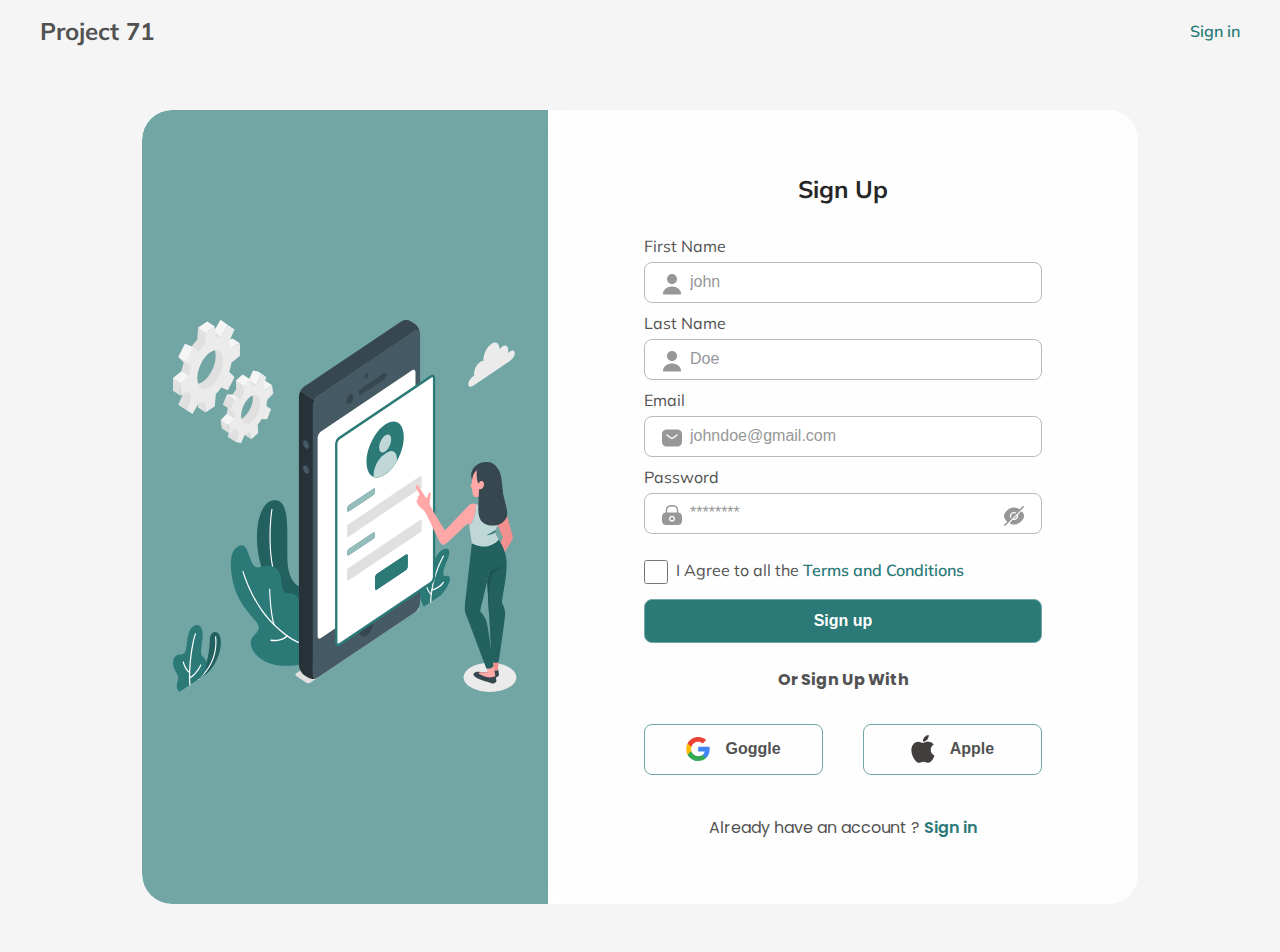
==== index.html @ aa197a74 "form validation complete" ====
<!DOCTYPE html>
<html lang="en">
<head>
    <script src="signUp.js" defer></script>
    <meta charset="UTF-8">
    <meta http-equiv="X-UA-Compatible" content="IE=edge">
    <meta name="viewport" content="width=device-width, initial-scale=1.0">
    <link rel="stylesheet" href="css/signUp.css">
    <link rel="stylesheet" href="css/global.css">
    <title>Document</title>
</head>
<body>
    <header>
        <nav class="nav container_two">
            <h1 class="logo">Project 71</h1>
            <a href="#"  class="link_"> Sign in</a>
        </nav>
    </header>
    <main>
        <section class="sign_up_section">
                <div class="split container">
                       <div class="img_part">
                           <img src="img/amico.svg" alt="hero" class="hero_img">
                       </div>
                       <div class="form_part">
                        <!--placeholder method will hook to backend later-->
                        <form action="https://www.google.com/" name="signUp" class="form" id="form" method="get">
                            <h1 class=" section_title sign_up">Sign up</h1>

                                <div class="form_field ">
                                    <label for="firstName" class="input">First Name</label>
                                    <div class="svg_con">
                                       <input type="text" class=" input_field" placeholder="john" name="firstName" id="firstName">
                                       <img src="img/icons/user.svg" alt="" class="x_icon">
                                       <small>
                                           <img src="img/icons/Icons.svg" alt="" class="error">
                                           First Name cannot be empty
                                        </small>
                                    </div>
                                </div>

                                <div class="form_field ">
                                     <label for="lastName" class="input">Last Name</label>
                                     <div class="svg_con">
                                        <input type="text" class=" input_field" placeholder="Doe" name="lastName" id="lastName">
                                         <img src="img/icons/user.svg" alt="" class="x_icon">
                                         <small>
                                             <img src="img/icons/Icons.svg" alt="" class="error">
                                             Last Name cannot be empty
                                        </small>
                                        </div>
                                </div>
                
                                <div class="form_field">
                                    <label for="text" class="input">Email</label>
                                    <div class="svg_con">
                                       <input type="text" class=" input_field" placeholder="johndoe@gmail.com" name="email" id="email">
                                        <img src="img/icons/sms.svg" alt="" class="x_icon">
                                        <small>
                                            <img src="img/icons/Icons.svg" alt="" class="error">
                                            Provide a valid email address
                                        </small>
                                     </div>
                                </div>
                               
                                <div class="form_field">
                                   <label for="password" class="input">Password</label>
                                   <div class="svg_con">
                                       <input type="password" class=" input_field " placeholder="********" name="password" id="password">
                                        <img src="img/icons/lock.svg" alt="" class="x_icon">
                                        <img src="img/icons/eye-slash.svg" alt="" class="x_icon_two">
                                        <small class=" pass_err">
                                            <img src="img/icons/Icons.svg" alt="" class="error">
                                            <p >Enter a password which should at least be a  minimum of 8 characters including a minimum  of 1 number and a special character [!@#$%^&*]</p>
                                        </small>
                                        </div>
                                </div>
                            
                                <div class="check_area">
                                <label for="checkbox" class=" checkbox"></label>
                                   <input type="checkbox" class=" inp" name="checkbox"  id="checkbox" required>
                                     <p >I Agree to all the <a href="#" class="terms">Terms and Conditions</a></p>
                                </div>

                            <input type="submit" value="Sign up" class="btn btn_alt">

                        </form>
                        <div class="form_bottom">
                            <h2 class="section_title section_title_normal">Or Sign Up with</h2>
                            <div class="sign_up_other">
                                <button class="btn btn_other">
                                    <img src="img/icons/Group.svg" alt="google logo" class="z_icon">
                                     Goggle
                                </button>
                                <button class="btn btn_other">
                                    <img src="img/icons/apple_logo.svg" alt="apple logo" class="z_icon">
                                    Apple
                                </button>
                            </div>
                            <p class="section_title_normal">Already have an account ? <a href="#">Sign in</a> </p>
                        </div>
                       </div>
        </section>
    </main>
    
</body>
</html>
---- css/signUp.css ----
@import url(global.css);

.section_title{
    font-size: var(--section-size);
    color:var(--section-heading-color);
    font-weight: 700;
    text-align: center;
    text-transform: capitalize;
    margin-bottom: var(--margin-sx);
}
.section_title_normal{
    text-align: center;
    font-size: var(--text-size);
    font-family: var( --alt-font);
    color: var(--text-color)
}
.section_title_normal a{
    font-weight: 600;
    color: #2B7A78;
}
.container{
    max-width: 996px;
    margin-left: var( --margin-sx);
    margin-right: var( --margin-sx);
}
.container_two{
    max-width: 1200px;
    margin-left: var( --margin-ss);
    margin-right: var( --margin-ss);
}

.nav{
    display: flex;
    align-items: center;
    justify-content: space-between;
    padding: 1rem 0;
}
.logo{
    font-size: var(--section-size);
}
.btn{
    font-weight: 600;
    color: var(--primary-color);
    padding:var(--btn-padding);
    background: none;
    border: 1px solid var(--primary-color);
    border-radius: 8px;
}
.link_{
    font-size: var(--text-size);
    color:#2B7A78;
    font-weight: 600;
}
.btn_alt{
    background-color: #2B7A78;
    color: #FEFEFE;
    width: 100%;
    margin-top: 5px;
    cursor: pointer;
}
.sign_up_section{
    display: grid;
    place-items: center;
}
.form_container{
    width: 100%;
    justify-self: center;
}
.hero_img{
    justify-self: center;
    border-radius: 10px 0 0 10px; 
    max-width: 50%;
}
.split{
    width: 90%;
    min-width: 50%;
    height: 856px;
    display: flex;
    flex-direction: column;
    height: auto;
    background-color:#fff;
    border-radius: 10px;
}
.split_form{
    display: flex;
    flex-direction: column;
}
.img_part{
    border-radius: 10px 10px 0 0; 
    display: grid;
   background-color:var(--primary-color);
}
.form_part{
    background-color: #FEFEFE;
    padding:40px 32px ;
    border-radius: 30px;
    display: flex;
    flex-direction: column;
    justify-items: center;
    row-gap: 1.5rem;
}


.sign_up_section{
    padding: 3rem 0;
}
.form{
    display: flex;
    flex-direction: column;
}

.input{
    margin-bottom: 5px;
}
.form_field{
    display: flex;
    flex-direction: column;
    position: relative;
    margin-bottom: 10px;  
}
.svg_con{
    position: relative;
}

.input_field{
   width: 100%;
   padding: 12px 40px;
   margin-top: 1px;
   position: relative;
}
.x_icon{
    position: absolute;
    width: var( --place-icon-size);
    left: 1rem;
    top: .7rem;
}
.oth{
    position: relative;
}

.x_icon_two{
    position: relative;
    width: var( --place-icon-size);
    left: 90%;
    bottom: 1.9rem;
    cursor: pointer;
}
.check_area{
    display: flex;
    margin: -12px 0 10px 0;
}
.inp{
    margin-right: .5rem;
}
.input_error{
    position: absolute;
    width: var( --place-icon-size);
    visibility: hidden;
    right: 1rem;
}

.terms{
    color: #2B7A78;
    font-weight: 600;
    font-size: 12px;
}
.form_bottom{
    display: flex;
    flex-direction: column;
    justify-content: center;
}
.sign_up_other{
    display: flex;
    justify-content: space-between;
    margin-bottom: var(--margin-sl);
}
.btn_other{
    display: flex;
    align-items: center;
    justify-content: center;
    column-gap: 9%;
   /* padding: 12px 10px;*/
    padding: 10px 5px;
    width: 45%;
    color: var(--text-color);
}
.z_icon{
    width: var( --place-icon-size);
}
small{
    margin-top: .3rem;
    font-size: var(--text-size);
    background-color: #F9C3B4;
    padding: 10px 12px;
    border-radius: 8px;
    display:none;
    align-items: center;
    column-gap: 8px;
    color:  #ED4A1F;
}

small.pass_err{
    margin-top: -1rem;
    margin-bottom: 1rem;
}

.svg_con.success small{
    display: none;
}
.svg_con.error small{
    display: flex;
}
.error p{
    width:100%;
}

.remove_signUp{
    display: none;
}
---- css/global.css ----
@import url('https://fonts.googleapis.com/css2?family=Mulish:wght@200;300;400;500;600;700&family=Poppins:wght@300;400;500;600&display=swap');

/* font-family: 'Mulish', sans-serif;

font-family: 'Poppins', sans-serif; */

:root{
    --primary-color:#72A6A5;
    --body-color:#F5F5F5;
    --section-heading-color:#272727;
    --section-size:18px;
    --text-color:#525252;
    --img-bg: #B8D3D2;
    --alert:#F9C3B4;
    --place-holder-icon-color:#979797;
    --place-icon-size:18px;
    --primary-font:'Mulish', sans-serif;
    --alt-font:'Poppins', sans-serif;
    --text-size:12px;
    --margin-ss:1rem;
    --margin-sm:1.5rem;
    --margin-sx:2rem;
    --margin-sl:2.5rem;
    --margin-xl:3rem;
    --padding-ss:1rem;
    --padding-sm:1.5rem;
    --padding-sx:2rem;
    --padding-sl:2.5rem;
    --padding-xl:3rem;
    --btn-padding:12px 32px;
}


@media screen and (min-width:996px) {
    :root{
     --text-size:16px;
     --place-icon-size:24px;
     --section-size:24px;
     --btn-padding:12px 32px;
    }
    .container{
        margin-left: auto;
        margin-right: auto;
    }
    .container_two{
        margin-left: auto;
        margin-right: auto;
    }
  .split{
      width: 80%;
      flex-direction: row;
      border-radius: 30px;
  }
  .img_part{
      border-radius: 30px 0 0 30px; 
      width: 406px;
  }
  small.pass_err{
    margin-top: -1.5rem;
}
  .form_part{
      width: 590px;
      padding:64px 96px;
  }
  .hero_img{
      border-radius: 0;
      align-self: center;
      max-width: 344.3px;
      height: 373.03px;
  }
 .input_field{
    padding: 12px 45px;
 }

 input.inp{
     width: 24px;
     height: 24px;
 }
 .checkbox{
    align-items: center;
}
.btn{
    font-size:16px;
 }
 input::placeholder{
    font-size: 16px;
    line-height: 24px;
    font-weight: 400;
    color: #979797;
}
}
@media screen and (min-width:1200px) {
    .split{
        width: 80%;
    }
    .terms{
        font-size: 16px;
    }
}


*{
    padding: 0;
    margin: 0;
    list-style: none;
    text-decoration: none;
    box-sizing: border-box;
    overflow-x: hidden;
}

html{
    scroll-behavior: smooth;
}
body{
    background-color: var(--body-color);
    color: var(--text-color);
    font-family: var(--primary-font);
    font-size: var(--text-size);
    overflow-x: hidden;
}
img{
    max-width: 100%;
}
button,
input{
    border: none;
}
input{
    border: 1px solid #BABABA;
   
    border-radius: 8px;
}
input:focus, input[type]:focus{   
    border-color: 1.9px solid var(--text-color);
    outline: 0 none;
}

button{
    cursor: pointer;
}
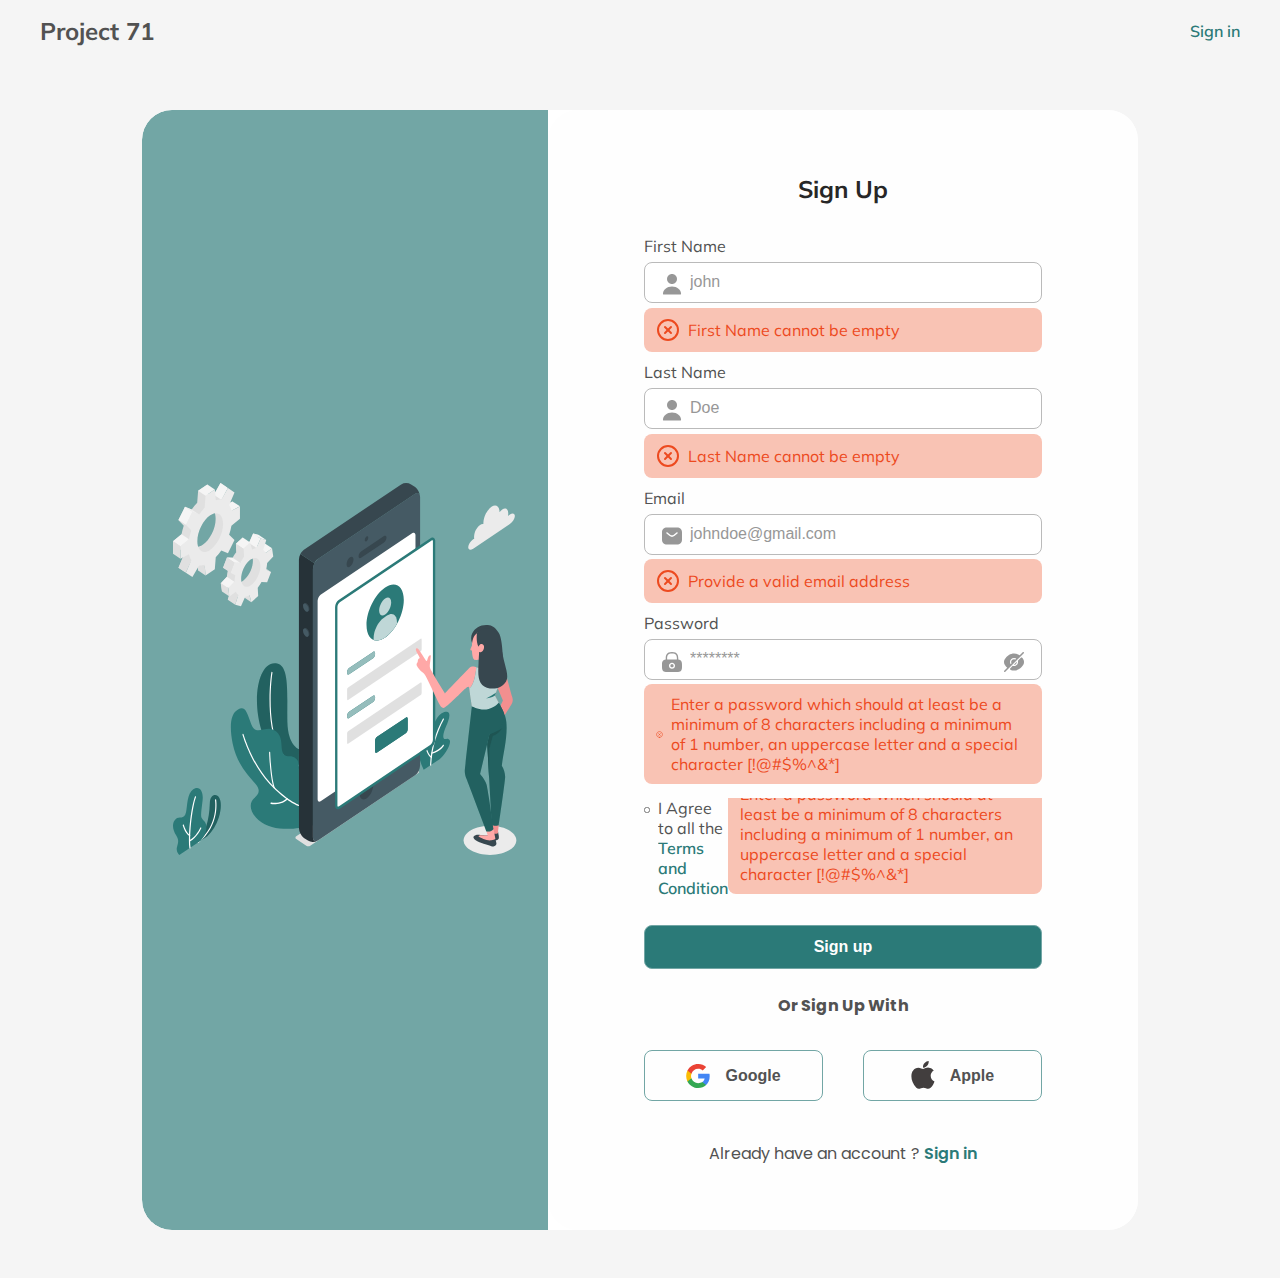
==== commit 861f8c05: ".." ====
--- a/index.html
+++ b/index.html
@@ -71,15 +71,18 @@
                                         <img src="img/icons/eye-slash.svg" alt="" class="x_icon_two">
                                         <small class=" pass_err">
                                             <img src="img/icons/Icons.svg" alt="" class="error">
-                                            <p >Enter a password which should at least be a  minimum of 8 characters including a minimum  of 1 number and a special character [!@#$%^&*]</p>
+                                            <p >Enter a password which should at least be a  minimum of 8 characters including a minimum  of 1 number, an uppercase letter and a special character [!@#$%^&*]</p>
                                         </small>
                                         </div>
                                 </div>
                             
                                 <div class="check_area">
                                 <label for="checkbox" class=" checkbox"></label>
-                                   <input type="checkbox" class=" inp" name="checkbox"  id="checkbox" required>
+                                   <input type="checkbox" class=" inp" name="checkbox"  id="checkbox">
                                      <p >I Agree to all the <a href="#" class="terms">Terms and Conditions</a></p>
+                                     <small class=" pass_err">
+                                        <p >Enter a password which should at least be a  minimum of 8 characters including a minimum  of 1 number, an uppercase letter and a special character [!@#$%^&*]</p>
+                                    </small>
                                 </div>
 
                             <input type="submit" value="Sign up" class="btn btn_alt">
@@ -90,7 +93,7 @@
                             <div class="sign_up_other">
                                 <button class="btn btn_other">
                                     <img src="img/icons/Group.svg" alt="google logo" class="z_icon">
-                                     Goggle
+                                     Google
                                 </button>
                                 <button class="btn btn_other">
                                     <img src="img/icons/apple_logo.svg" alt="apple logo" class="z_icon">
--- a/css/signUp.css
+++ b/css/signUp.css
@@ -193,7 +193,7 @@
     background-color: #F9C3B4;
     padding: 10px 12px;
     border-radius: 8px;
-    display:none;
+    display:flex;
     align-items: center;
     column-gap: 8px;
     color:  #ED4A1F;
@@ -214,6 +214,3 @@
     width:100%;
 }
 
-.remove_signUp{
-    display: none;
-}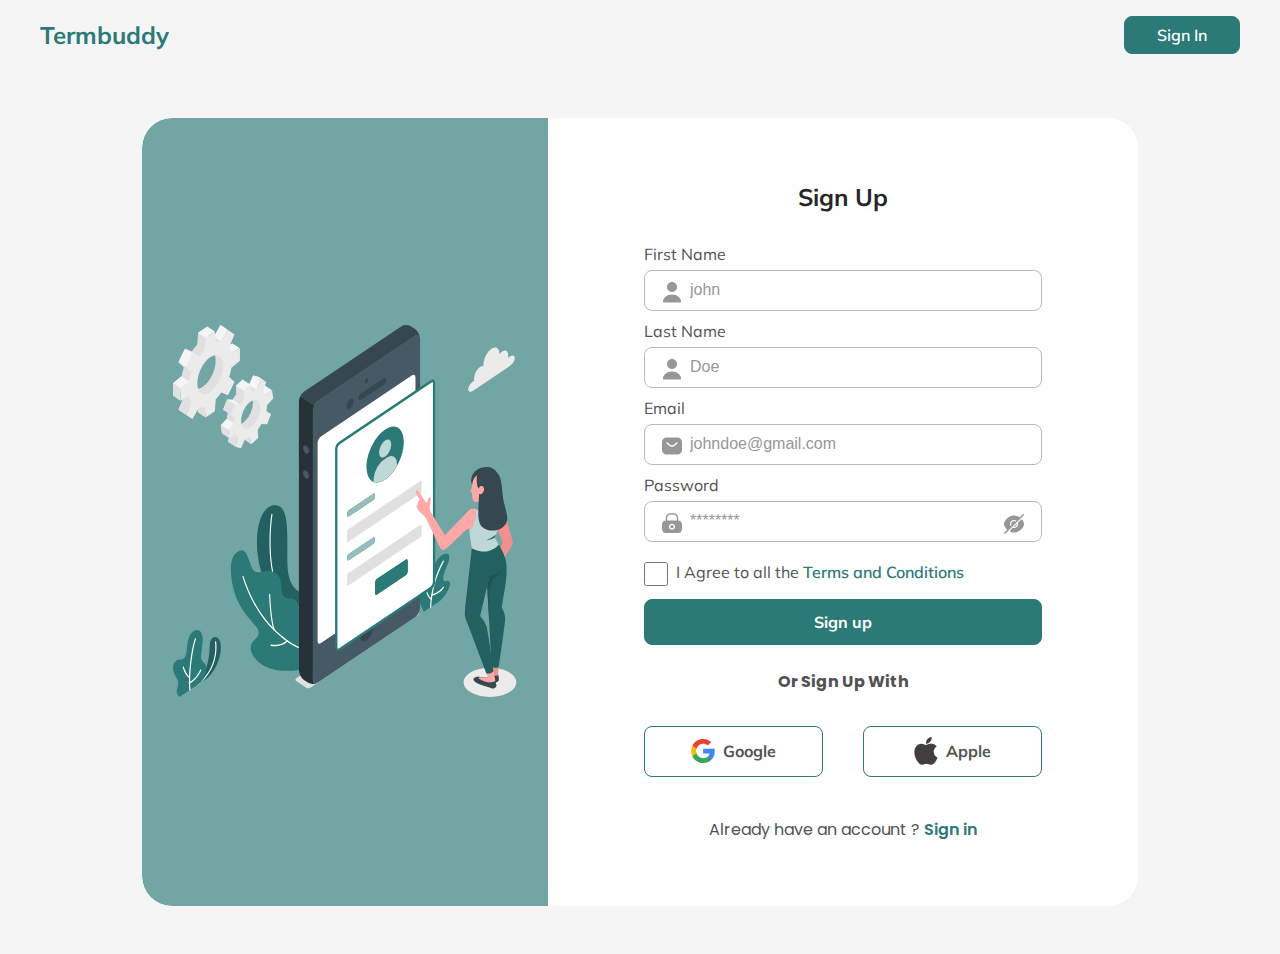
==== commit d80a9f14: ".." ====
--- a/index.html
+++ b/index.html
@@ -12,8 +12,10 @@
 <body>
     <header>
         <nav class="nav container_two">
-            <h1 class="logo">Project 71</h1>
-            <a href="#"  class="link_"> Sign in</a>
+            <h1 class="logo">Termbuddy</h1>
+            <button class="btn btn_altt">
+                <a href="#"  class="link_"> Sign In</a>
+            </button>
         </nav>
     </header>
     <main>
@@ -66,10 +68,10 @@
                                 <div class="form_field">
                                    <label for="password" class="input">Password</label>
                                    <div class="svg_con">
-                                       <input type="password" class=" input_field " placeholder="********" name="password" id="password">
+                                       <input type="password" class="input_field " placeholder="********" name="password" id="password">
                                         <img src="img/icons/lock.svg" alt="" class="x_icon">
                                         <img src="img/icons/eye-slash.svg" alt="" class="x_icon_two">
-                                        <small class=" pass_err">
+                                        <small class="pass_err">
                                             <img src="img/icons/Icons.svg" alt="" class="error">
                                             <p >Enter a password which should at least be a  minimum of 8 characters including a minimum  of 1 number, an uppercase letter and a special character [!@#$%^&*]</p>
                                         </small>
@@ -77,11 +79,14 @@
                                 </div>
                             
                                 <div class="check_area">
-                                <label for="checkbox" class=" checkbox"></label>
-                                   <input type="checkbox" class=" inp" name="checkbox"  id="checkbox">
+                                <label for="checkbox" class="checkbox"></label>
+                                  <div class="svg_con_two">
+                                   <input type="checkbox" class=" inp" name="checkbox"  id="checkbox" value="yes">
                                      <p >I Agree to all the <a href="#" class="terms">Terms and Conditions</a></p>
-                                     <small class=" pass_err">
-                                        <p >Enter a password which should at least be a  minimum of 8 characters including a minimum  of 1 number, an uppercase letter and a special character [!@#$%^&*]</p>
+                                     </div>
+                                     <small class="pass_err">
+                                        <img src="img/icons/Icons.svg" alt="" class="error">
+                                        <p>please agree to the terms and conditions</p>
                                     </small>
                                 </div>
 
--- a/css/signUp.css
+++ b/css/signUp.css
@@ -37,14 +37,18 @@
 }
 .logo{
     font-size: var(--section-size);
+    color: #2B7A78;
+    font-family: 700;
 }
 .btn{
-    font-weight: 600;
+    font-weight: 700;
     color: var(--primary-color);
+    background-color: #2B7A78;
     padding:var(--btn-padding);
+    border: 1px solid #2B7A78;
     background: none;
-    border: 1px solid var(--primary-color);
     border-radius: 8px;
+    font-family: var(--primary-font);
 }
 .link_{
     font-size: var(--text-size);
@@ -58,6 +62,14 @@
     margin-top: 5px;
     cursor: pointer;
 }
+.btn_altt{
+    background-color: #2B7A78;
+    padding:var(--btn-padding-two);
+    border-radius: 8px;
+}
+.btn_altt a{
+    color: #FEFEFE;
+}
 .sign_up_section{
     display: grid;
     place-items: center;
@@ -99,8 +111,6 @@
     justify-items: center;
     row-gap: 1.5rem;
 }
-
-
 .sign_up_section{
     padding: 3rem 0;
 }
@@ -121,7 +131,14 @@
 .svg_con{
     position: relative;
 }
-
+.svg_con_two{
+    display: flex;
+}
+.con{
+    display: flex;
+    flex-direction: row;
+    background-color: red;
+}
 .input_field{
    width: 100%;
    padding: 12px 40px;
@@ -137,7 +154,6 @@
 .oth{
     position: relative;
 }
-
 .x_icon_two{
     position: relative;
     width: var( --place-icon-size);
@@ -146,11 +162,17 @@
     cursor: pointer;
 }
 .check_area{
-    display: flex;
-    margin: -12px 0 10px 0;
+    margin: -18px 0 8px 0;
+}
+.check_area .svg_con{
+    display: flex;
+}
+.check_area .pass_err{
+    margin: 6px 0 0px 0;
 }
 .inp{
     margin-right: .5rem;
+    cursor: pointer;
 }
 .input_error{
     position: absolute;
@@ -158,7 +180,9 @@
     visibility: hidden;
     right: 1rem;
 }
-
+.pass_err p{
+    width:100%;
+}
 .terms{
     color: #2B7A78;
     font-weight: 600;
@@ -178,7 +202,7 @@
     display: flex;
     align-items: center;
     justify-content: center;
-    column-gap: 9%;
+    column-gap: 5%;
    /* padding: 12px 10px;*/
     padding: 10px 5px;
     width: 45%;
@@ -186,6 +210,10 @@
 }
 .z_icon{
     width: var( --place-icon-size);
+}
+.pass_err{
+    margin-bottom: 1rem;
+    margin-top: 10rem;
 }
 small{
     margin-top: .3rem;
@@ -193,24 +221,21 @@
     background-color: #F9C3B4;
     padding: 10px 12px;
     border-radius: 8px;
-    display:flex;
+    display:none;
     align-items: center;
     column-gap: 8px;
     color:  #ED4A1F;
 }
 
-small.pass_err{
-    margin-top: -1rem;
-    margin-bottom: 1rem;
-}
-
 .svg_con.success small{
     display: none;
 }
 .svg_con.error small{
     display: flex;
 }
-.error p{
-    width:100%;
-}
-
+.svg_con_two.error ~ small{
+    display: flex;
+}
+.svg_con_two.success ~ small{
+    display: none;
+}--- a/css/global.css
+++ b/css/global.css
@@ -27,7 +27,8 @@
     --padding-sx:2rem;
     --padding-sl:2.5rem;
     --padding-xl:3rem;
-    --btn-padding:12px 32px;
+    --btn-padding:8px 32px;
+    --btn-padding-two:8px 32px;
 }
 
 
@@ -127,12 +128,11 @@
 }
 input{
     border: 1px solid #BABABA;
-   
     border-radius: 8px;
 }
 input:focus, input[type]:focus{   
     border-color: 1.9px solid var(--text-color);
-    outline: 0 none;
+    outline: none;
 }
 
 button{
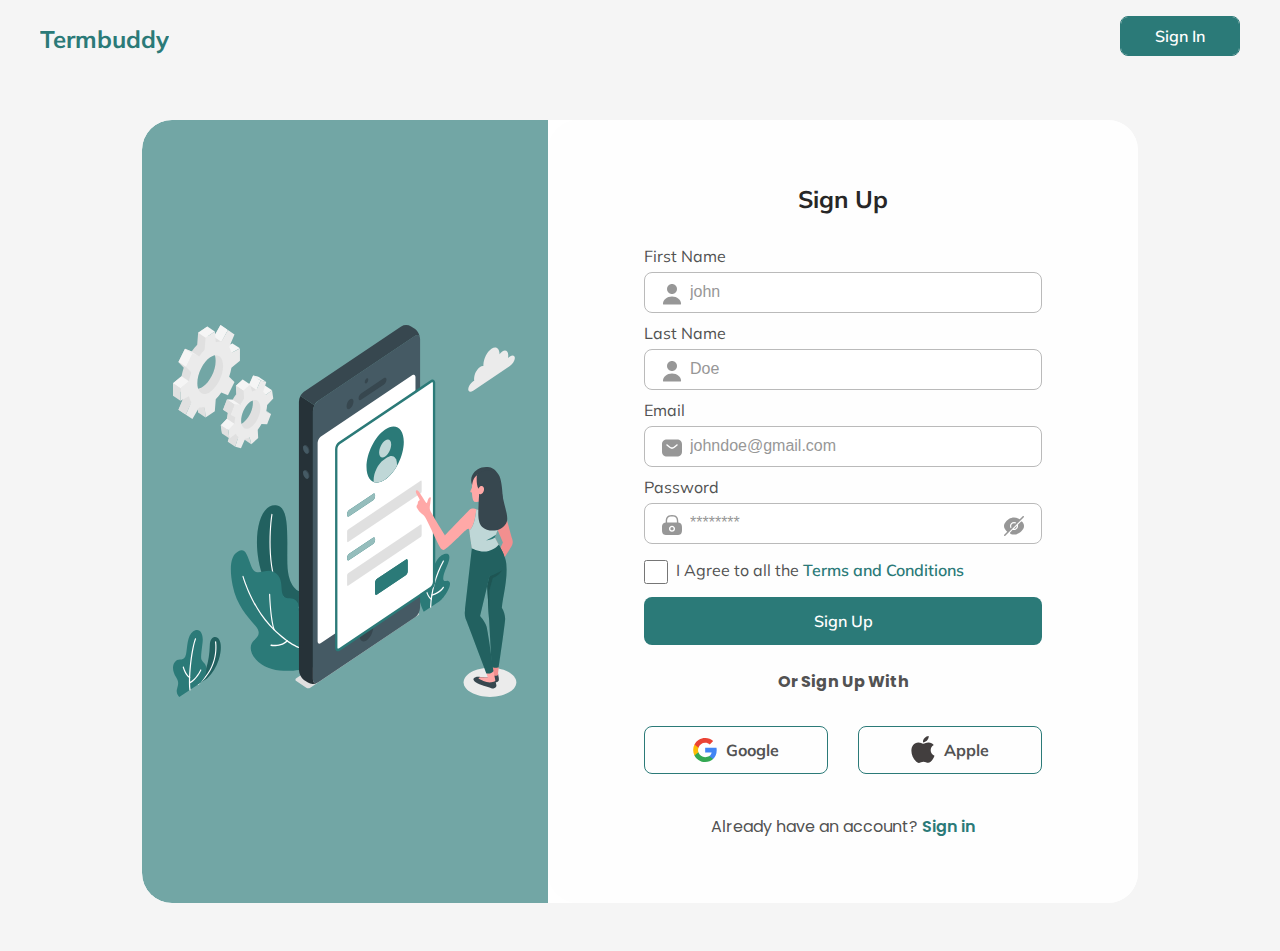
==== commit 98e67955: ".." ====
--- a/index.html
+++ b/index.html
@@ -6,14 +6,13 @@
     <meta http-equiv="X-UA-Compatible" content="IE=edge">
     <meta name="viewport" content="width=device-width, initial-scale=1.0">
     <link rel="stylesheet" href="css/signUp.css">
-    <link rel="stylesheet" href="css/global.css">
     <title>Document</title>
 </head>
 <body>
     <header>
         <nav class="nav container_two">
-            <h1 class="logo">Termbuddy</h1>
-            <button class="btn btn_altt">
+            <h1 class="logo"><a href="#">Termbuddy</a></h1>
+            <button class="btn btn_altt" data-item="Sign In">
                 <a href="#"  class="link_"> Sign In</a>
             </button>
         </nav>
@@ -26,7 +25,7 @@
                        </div>
                        <div class="form_part">
                         <!--placeholder method will hook to backend later-->
-                        <form action="https://www.google.com/" name="signUp" class="form" id="form" method="get">
+                        <form action="#" name="signUp" class="form" id="form" method="post">
                             <h1 class=" section_title sign_up">Sign up</h1>
 
                                 <div class="form_field ">
@@ -54,7 +53,7 @@
                                 </div>
                 
                                 <div class="form_field">
-                                    <label for="text" class="input">Email</label>
+                                    <label for="email" class="input">Email</label>
                                     <div class="svg_con">
                                        <input type="text" class=" input_field" placeholder="johndoe@gmail.com" name="email" id="email">
                                         <img src="img/icons/sms.svg" alt="" class="x_icon">
@@ -77,35 +76,36 @@
                                         </small>
                                         </div>
                                 </div>
-                            
+                                
                                 <div class="check_area">
-                                <label for="checkbox" class="checkbox"></label>
+                                <label for="checkbox" class="input">
                                   <div class="svg_con_two">
-                                   <input type="checkbox" class=" inp" name="checkbox"  id="checkbox" value="yes">
+                                   <input type="checkbox" class=" inp" name="checkbox"  id="checkbox" >
                                      <p >I Agree to all the <a href="#" class="terms">Terms and Conditions</a></p>
                                      </div>
                                      <small class="pass_err">
                                         <img src="img/icons/Icons.svg" alt="" class="error">
                                         <p>please agree to the terms and conditions</p>
                                     </small>
+                                </label>
                                 </div>
-
-                            <input type="submit" value="Sign up" class="btn btn_alt">
-
+                                <button class="btn_alt btn_altt" data-item="Sign In">
+                                    <a href="#"  class="link_"> Sign Up</a>
+                                </button>
                         </form>
                         <div class="form_bottom">
                             <h2 class="section_title section_title_normal">Or Sign Up with</h2>
                             <div class="sign_up_other">
-                                <button class="btn btn_other">
+                                <button class="btn_other">
                                     <img src="img/icons/Group.svg" alt="google logo" class="z_icon">
                                      Google
                                 </button>
-                                <button class="btn btn_other">
+                                <button class="btn_other">
                                     <img src="img/icons/apple_logo.svg" alt="apple logo" class="z_icon">
                                     Apple
                                 </button>
                             </div>
-                            <p class="section_title_normal">Already have an account ? <a href="#">Sign in</a> </p>
+                            <p class="section_title_normal">Already have an account? <a href="#">Sign in</a> </p>
                         </div>
                        </div>
         </section>
--- a/css/signUp.css
+++ b/css/signUp.css
@@ -1,4 +1,81 @@
-@import url(global.css);
+@import url('https://fonts.googleapis.com/css2?family=Mulish:wght@200;300;400;500;600;700&family=Poppins:wght@300;400;500;600&display=swap');
+
+/* font-family: 'Mulish', sans-serif;
+
+font-family: 'Poppins', sans-serif; */
+
+:root{
+    --primary-color:#72A6A5;
+    --body-color:#F5F5F5;
+    --section-heading-color:#272727;
+    --section-size:18px;
+    --text-color:#525252;
+    --img-bg: #B8D3D2;
+    --alert:#F9C3B4;
+    --place-holder-icon-color:#979797;
+    --place-icon-size:18px;
+    --primary-font:'Mulish', sans-serif;
+    --alt-font:'Poppins', sans-serif;
+    --text-size:12px;
+    --margin-ss:1rem;
+    --margin-sm:1.5rem;
+    --margin-sx:2rem;
+    --margin-sl:2.5rem;
+    --margin-xl:3rem;
+    --padding-ss:1rem;
+    --padding-sm:1.5rem;
+    --padding-sx:2rem;
+    --padding-sl:2.5rem;
+    --padding-xl:3rem;
+    --btn-padding:8px 32px;
+    --btn-padding-two:8px 32px;
+}
+
+*{
+    padding: 0;
+    margin: 0;
+    list-style: none;
+    text-decoration: none;
+    box-sizing: border-box;
+    overflow-x: hidden;
+}
+
+html{
+    scroll-behavior: smooth;
+}
+body{
+    background-color: var(--body-color);
+    color: var(--text-color);
+    font-family: var(--primary-font);
+    font-size: var(--text-size);
+    overflow-x: hidden;
+}
+img{
+    max-width: 100%;
+}
+button,
+input{
+    border: none;
+}
+input{
+    border: 1px solid #BABABA;
+    border-radius: 8px;
+}
+input[type='checkbox'] {
+    accent-color:#2B7A78
+    ;
+}
+input:focus, input[type]:focus{   
+    border-color: 1.9px solid var(--text-color);
+    outline: none;
+}
+
+button{
+    cursor: pointer;
+}
+
+
+
 
 .section_title{
     font-size: var(--section-size);
@@ -35,20 +112,45 @@
     justify-content: space-between;
     padding: 1rem 0;
 }
-.logo{
+.logo a{
     font-size: var(--section-size);
     color: #2B7A78;
     font-family: 700;
 }
 .btn{
+    position: relative;
     font-weight: 700;
-    color: var(--primary-color);
-    background-color: #2B7A78;
-    padding:var(--btn-padding);
+    background-color: #07302e;
+    width: 120px;
+    height: 40px;
     border: 1px solid #2B7A78;
     background: none;
     border-radius: 8px;
     font-family: var(--primary-font);
+}
+.btn::before{
+    position: absolute;
+    content: "";
+    background-color:#07302e;
+    width: 119px;
+    height: 39px;
+    border-radius:7px;
+    opacity:0;
+    top: 0;
+    left: 0;
+    transition: all .8s;
+}
+
+.btn:active:before{
+    position: absolute;
+    content: "";
+    width: 119px;
+    height: 39px;
+    border-radius:7px;
+    opacity: 1;
+    top: 0;
+    left: 0;
+    transition:0;
 }
 .link_{
     font-size: var(--text-size);
@@ -56,11 +158,48 @@
     font-weight: 600;
 }
 .btn_alt{
+    position: relative;
+    font-weight: 700;
     background-color: #2B7A78;
+    min-width: 150px;
+    max-width: 440px;
+    height: 48px;
+    margin-top: 5px;
+    font-family: var(--primary-font);
+    cursor: pointer;
+    border-radius: 8px;
+}
+.btn_alt a{
     color: #FEFEFE;
+}
+.btn_alt::before{
+    position: absolute;
+    content: "";
+    background-color: #196360;
     width: 100%;
-    margin-top: 5px;
-    cursor: pointer;
+    height: 47px;
+    border-radius:7px;
+    opacity:0;
+    top: 0;
+    left: 0;
+    transition: all .8s;
+}
+.btn_alt:active:before{
+    position: absolute;
+    content: "";
+    min-width: 149px;
+    max-width: 440px;
+    height: 47px;
+    border-radius:7px;
+    opacity: 1;
+    top: 0;
+    left: 0;
+    transition:0;
+}
+
+.btn_altt:hover{
+    background-color: #196360;
+    transition: all .5s;
 }
 .btn_altt{
     background-color: #2B7A78;
@@ -134,11 +273,7 @@
 .svg_con_two{
     display: flex;
 }
-.con{
-    display: flex;
-    flex-direction: row;
-    background-color: red;
-}
+
 .input_field{
    width: 100%;
    padding: 12px 40px;
@@ -162,13 +297,16 @@
     cursor: pointer;
 }
 .check_area{
-    margin: -18px 0 8px 0;
+    margin:-22px 0 8px 0;
+}
+.form_field .pass_err{
+    margin: -15px 0 22px 0;
 }
 .check_area .svg_con{
     display: flex;
 }
 .check_area .pass_err{
-    margin: 6px 0 0px 0;
+    margin:6px 0 0 0;
 }
 .inp{
     margin-right: .5rem;
@@ -204,16 +342,22 @@
     justify-content: center;
     column-gap: 5%;
    /* padding: 12px 10px;*/
-    padding: 10px 5px;
-    width: 45%;
+    min-width: 110px;
+    max-width: 184px;
+    font-size: 16px;
+    font-weight: 700;
+    height: 48px;
     color: var(--text-color);
+    border: 1px solid #2B7A78;
+    border-radius: 8px;
+    background:none;
+    font-family: var(--primary-font);
 }
 .z_icon{
     width: var( --place-icon-size);
 }
-.pass_err{
-    margin-bottom: 1rem;
-    margin-top: 10rem;
+small.pass_err{
+    margin: .3rem 0 1rem;
 }
 small{
     margin-top: .3rem;
@@ -238,4 +382,90 @@
 }
 .svg_con_two.success ~ small{
     display: none;
-}+}
+@media screen and (min-width:500px) {
+    .split{
+        width: 400px;
+    }
+    .btn_other{
+        min-width: 140px;
+        max-width: 184px;
+    }
+}
+
+@media screen and (min-width:996px) {
+    :root{
+     --text-size:16px;
+     --place-icon-size:24px;
+     --section-size:24px;
+     --btn-padding:12px 32px;
+    }
+    .container{
+        margin-left: auto;
+        margin-right: auto;
+    }
+   
+  .split{
+      width:80%;
+      flex-direction: row;
+      border-radius: 30px;
+  }
+  .img_part{
+      border-radius: 30px 0 0 30px; 
+      width: 406px;
+  }
+  small.pass_err{
+    margin-top: -1.5rem;
+}
+  .form_part{
+      width: 590px;
+      padding:64px 96px;
+  }
+  .form_field .pass_err{
+    margin-top: -22px;
+}
+  .hero_img{
+      border-radius: 0;
+      align-self: center;
+      max-width: 344.3px;
+      height: 373.03px;
+  }
+ .input_field{
+    padding: 12px 45px;
+ }
+
+ input.inp{
+     width: 24px;
+     height: 24px;
+ }
+ .checkbox{
+    align-items: center;
+}
+.btn{
+    font-size:16px;
+ }
+ input::placeholder{
+    font-size: 16px;
+    line-height: 24px;
+    font-weight: 400;
+    color: #979797;
+}
+}
+@media screen and (min-width:1200px) {
+    .split{
+        width: 80%;
+    }
+    .terms{
+        font-size: 16px;
+    }
+    .container_two{
+        margin-left: auto;
+        margin-right: auto;
+    }
+    .btn_other{
+        min-width: 184px;
+        max-width: 184px;
+    }
+}
+
+
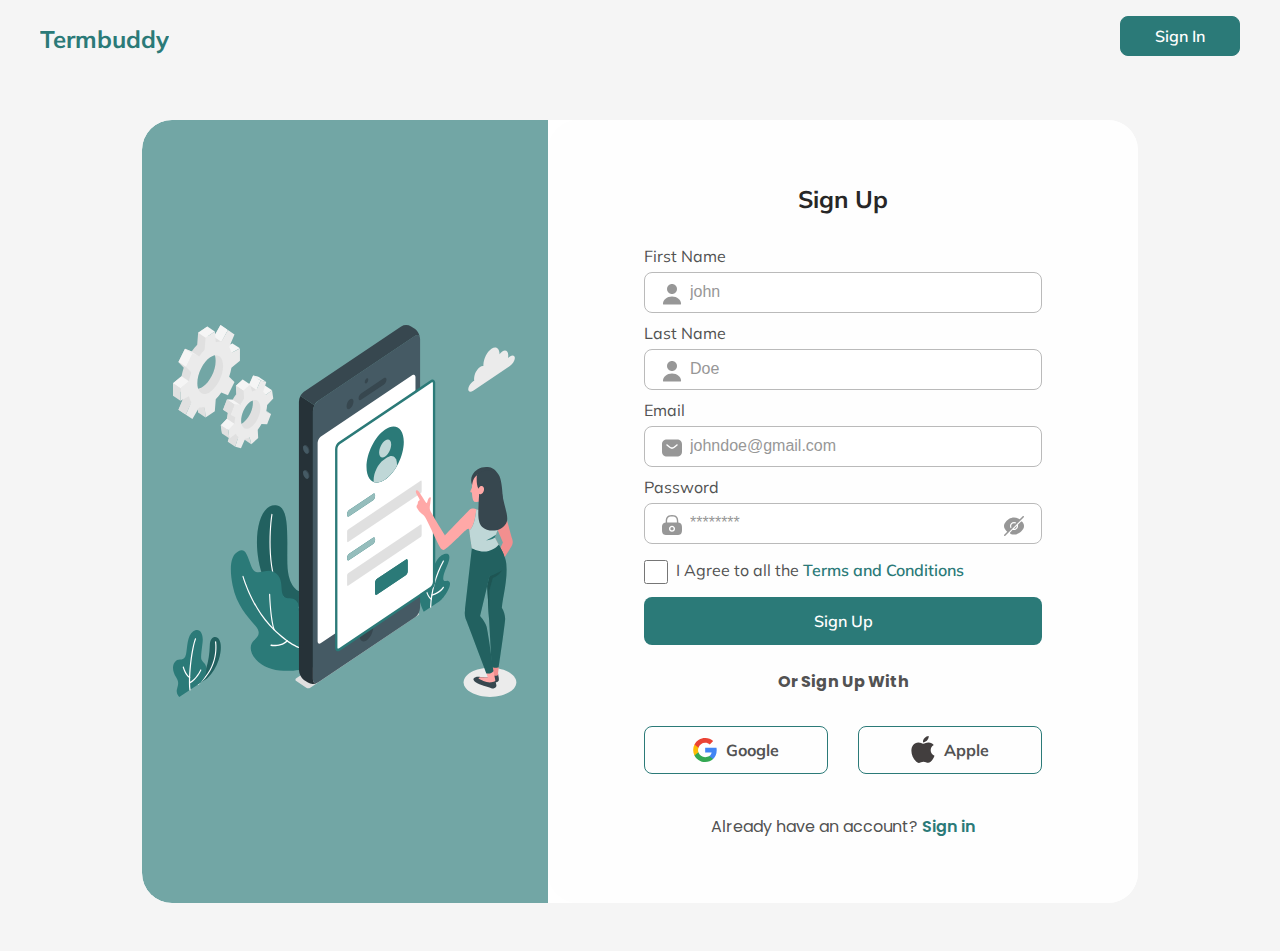
==== commit 9f410dc1: "..." ====
--- a/index.html
+++ b/index.html
@@ -27,14 +27,13 @@
                         <!--placeholder method will hook to backend later-->
                         <form action="#" name="signUp" class="form" id="form" method="post">
                             <h1 class=" section_title sign_up">Sign up</h1>
-
                                 <div class="form_field ">
                                     <label for="firstName" class="input">First Name</label>
                                     <div class="svg_con">
                                        <input type="text" class=" input_field" placeholder="john" name="firstName" id="firstName">
-                                       <img src="img/icons/user.svg" alt="" class="x_icon">
+                                       <img src="img/user.svg" alt="" class="x_icon">
                                        <small>
-                                           <img src="img/icons/Icons.svg" alt="" class="error">
+                                           <img src="img/Icons.svg" alt="" class="error">
                                            First Name cannot be empty
                                         </small>
                                     </div>
@@ -44,9 +43,9 @@
                                      <label for="lastName" class="input">Last Name</label>
                                      <div class="svg_con">
                                         <input type="text" class=" input_field" placeholder="Doe" name="lastName" id="lastName">
-                                         <img src="img/icons/user.svg" alt="" class="x_icon">
+                                         <img src="img/user.svg" alt="" class="x_icon">
                                          <small>
-                                             <img src="img/icons/Icons.svg" alt="" class="error">
+                                             <img src="img/Icons.svg" alt="" class="error">
                                              Last Name cannot be empty
                                         </small>
                                         </div>
@@ -56,9 +55,9 @@
                                     <label for="email" class="input">Email</label>
                                     <div class="svg_con">
                                        <input type="text" class=" input_field" placeholder="johndoe@gmail.com" name="email" id="email">
-                                        <img src="img/icons/sms.svg" alt="" class="x_icon">
+                                        <img src="img/sms.svg" alt="" class="x_icon">
                                         <small>
-                                            <img src="img/icons/Icons.svg" alt="" class="error">
+                                            <img src="img/Icons.svg" alt="" class="error">
                                             Provide a valid email address
                                         </small>
                                      </div>
@@ -68,10 +67,10 @@
                                    <label for="password" class="input">Password</label>
                                    <div class="svg_con">
                                        <input type="password" class="input_field " placeholder="********" name="password" id="password">
-                                        <img src="img/icons/lock.svg" alt="" class="x_icon">
-                                        <img src="img/icons/eye-slash.svg" alt="" class="x_icon_two">
+                                        <img src="img/lock.svg" alt="" class="x_icon">
+                                        <img src="img/eye-slash.svg" alt="" class="x_icon_two">
                                         <small class="pass_err">
-                                            <img src="img/icons/Icons.svg" alt="" class="error">
+                                            <img src="img/Icons.svg" alt="" class="error">
                                             <p >Enter a password which should at least be a  minimum of 8 characters including a minimum  of 1 number, an uppercase letter and a special character [!@#$%^&*]</p>
                                         </small>
                                         </div>
@@ -84,7 +83,7 @@
                                      <p >I Agree to all the <a href="#" class="terms">Terms and Conditions</a></p>
                                      </div>
                                      <small class="pass_err">
-                                        <img src="img/icons/Icons.svg" alt="" class="error">
+                                        <img src="img/Icons.svg" alt="" class="error">
                                         <p>please agree to the terms and conditions</p>
                                     </small>
                                 </label>
@@ -97,11 +96,11 @@
                             <h2 class="section_title section_title_normal">Or Sign Up with</h2>
                             <div class="sign_up_other">
                                 <button class="btn_other">
-                                    <img src="img/icons/Group.svg" alt="google logo" class="z_icon">
+                                    <img src="img/Group.svg" alt="google logo" class="z_icon">
                                      Google
                                 </button>
                                 <button class="btn_other">
-                                    <img src="img/icons/apple_logo.svg" alt="apple logo" class="z_icon">
+                                    <img src="img/apple_logo.svg" alt="apple logo" class="z_icon">
                                     Apple
                                 </button>
                             </div>
--- a/css/signUp.css
+++ b/css/signUp.css
@@ -132,8 +132,8 @@
     position: absolute;
     content: "";
     background-color:#07302e;
-    width: 119px;
-    height: 39px;
+    width: 117px;
+    height: 30px;
     border-radius:7px;
     opacity:0;
     top: 0;
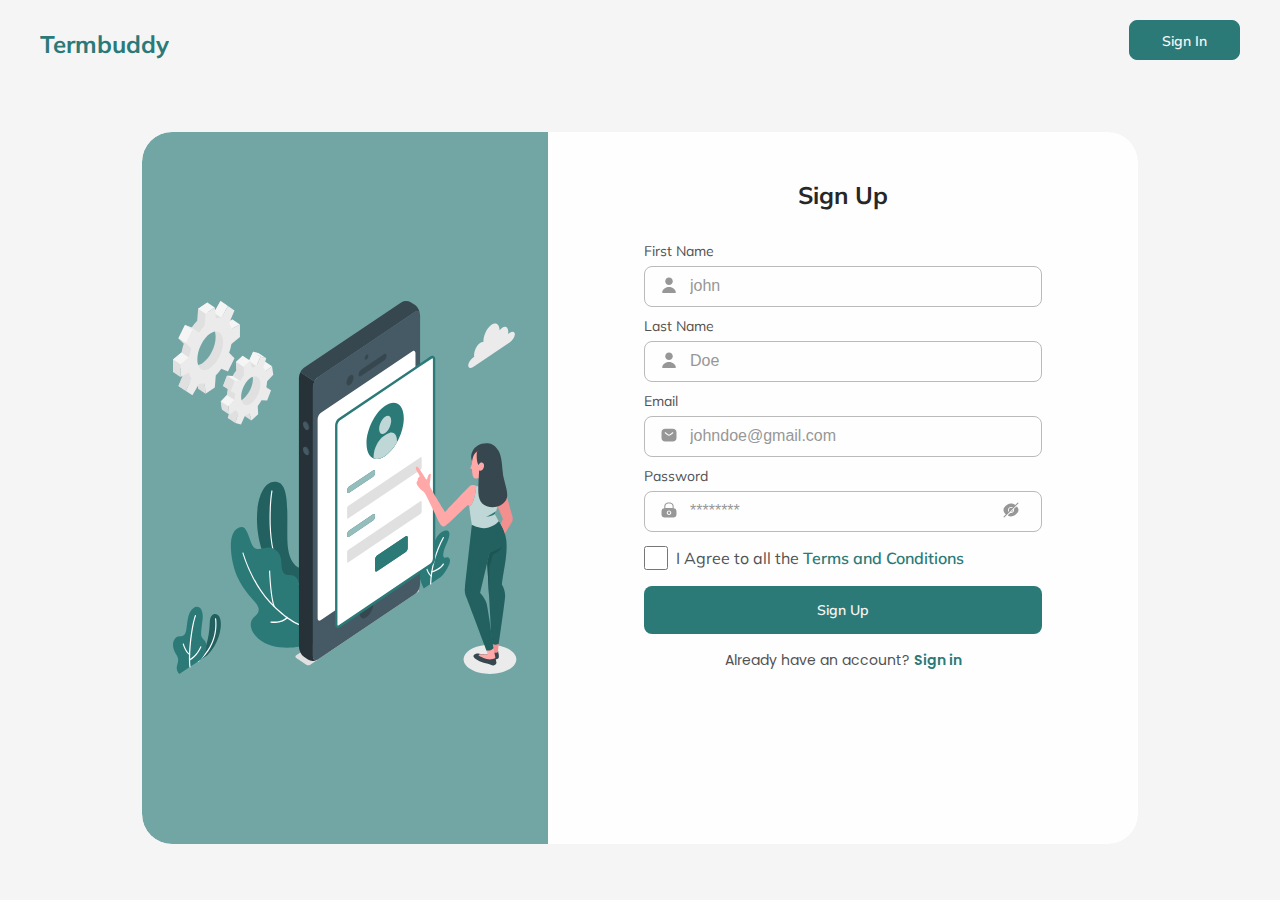
==== commit 7b54ce2e: "sign_up recent design" ====
--- a/index.html
+++ b/index.html
@@ -9,10 +9,10 @@
     <title>Document</title>
 </head>
 <body>
-    <header>
+    <header class="header">
         <nav class="nav container_two">
             <h1 class="logo"><a href="#">Termbuddy</a></h1>
-            <button class="btn btn_altt" data-item="Sign In">
+            <button class="btn" >
                 <a href="#"  class="link_"> Sign In</a>
             </button>
         </nav>
@@ -66,7 +66,7 @@
                                 <div class="form_field">
                                    <label for="password" class="input">Password</label>
                                    <div class="svg_con">
-                                       <input type="password" class="input_field " placeholder="********" name="password" id="password">
+                                       <input type="password" class="input_field xx" placeholder="********" name="password" id="password">
                                         <img src="img/lock.svg" alt="" class="x_icon">
                                         <img src="img/eye-slash.svg" alt="" class="x_icon_two">
                                         <small class="pass_err">
@@ -80,7 +80,7 @@
                                 <label for="checkbox" class="input">
                                   <div class="svg_con_two">
                                    <input type="checkbox" class=" inp" name="checkbox"  id="checkbox" >
-                                     <p >I Agree to all the <a href="#" class="terms">Terms and Conditions</a></p>
+                                     <p class="terms_two">I Agree to all the <a href="#" class="terms">Terms and Conditions</a></p>
                                      </div>
                                      <small class="pass_err">
                                         <img src="img/Icons.svg" alt="" class="error">
@@ -93,17 +93,6 @@
                                 </button>
                         </form>
                         <div class="form_bottom">
-                            <h2 class="section_title section_title_normal">Or Sign Up with</h2>
-                            <div class="sign_up_other">
-                                <button class="btn_other">
-                                    <img src="img/Group.svg" alt="google logo" class="z_icon">
-                                     Google
-                                </button>
-                                <button class="btn_other">
-                                    <img src="img/apple_logo.svg" alt="apple logo" class="z_icon">
-                                    Apple
-                                </button>
-                            </div>
                             <p class="section_title_normal">Already have an account? <a href="#">Sign in</a> </p>
                         </div>
                        </div>
--- a/css/signUp.css
+++ b/css/signUp.css
@@ -6,9 +6,12 @@
 
 :root{
     --primary-color:#72A6A5;
+    --secondary-color:#2B7A78;
+    --alternate-color:#196360;
     --body-color:#F5F5F5;
+    --body-color-alt:#FEFEFE;
     --section-heading-color:#272727;
-    --section-size:18px;
+    --section-size:24px;
     --text-color:#525252;
     --img-bg: #B8D3D2;
     --alert:#F9C3B4;
@@ -16,7 +19,7 @@
     --place-icon-size:18px;
     --primary-font:'Mulish', sans-serif;
     --alt-font:'Poppins', sans-serif;
-    --text-size:12px;
+    --text-size:14px;
     --margin-ss:1rem;
     --margin-sm:1.5rem;
     --margin-sx:2rem;
@@ -60,21 +63,23 @@
 input{
     border: 1px solid #BABABA;
     border-radius: 8px;
+    background-color:var(--body-color-alt);
 }
 input[type='checkbox'] {
-    accent-color:#2B7A78
-    ;
-}
-input:focus, input[type]:focus{   
-    border-color: 1.9px solid var(--text-color);
+    accent-color:var(--secondary-color);
+}
+input:focus{   
+    border: 1.9px solid var(--primary-color);
     outline: none;
+}
+input.inp{
+    width: 24px;
+    height: 24px;
 }
 
 button{
     cursor: pointer;
 }
-
-
 
 
 .section_title{
@@ -83,7 +88,7 @@
     font-weight: 700;
     text-align: center;
     text-transform: capitalize;
-    margin-bottom: var(--margin-sx);
+    margin:1rem;
 }
 .section_title_normal{
     text-align: center;
@@ -93,12 +98,12 @@
 }
 .section_title_normal a{
     font-weight: 600;
-    color: #2B7A78;
+    color:var(--secondary-color);
 }
 .container{
     max-width: 996px;
-    margin-left: var( --margin-sx);
-    margin-right: var( --margin-sx);
+    margin-left: .5rem;
+    margin-right: .5rem;
 }
 .container_two{
     max-width: 1200px;
@@ -106,76 +111,85 @@
     margin-right: var( --margin-ss);
 }
 
+/*******************************************************Nav*****************************************/
+.header{
+    height: 84px;
+    background-color: var(--body-color);
+    box-shadow: 0px 2px 4px rgba(0, 0, 0, 0.25);
+}
+
 .nav{
     display: flex;
-    align-items: center;
+    align-items: flex-end;
     justify-content: space-between;
-    padding: 1rem 0;
+    height: 84px;
+    padding-bottom: 10px;
 }
 .logo a{
     font-size: var(--section-size);
-    color: #2B7A78;
+    color:var(--secondary-color);
     font-family: 700;
 }
+/******************************************************Buttons**************************************************/
 .btn{
     position: relative;
     font-weight: 700;
-    background-color: #07302e;
-    width: 120px;
+    min-width: 84px;
+    max-width: 120px;
     height: 40px;
-    border: 1px solid #2B7A78;
-    background: none;
+    border: 1px solid var(--secondary-color);
+    background: var(--body-color);
     border-radius: 8px;
+    padding:var(--btn-padding-two);
     font-family: var(--primary-font);
 }
 .btn::before{
     position: absolute;
     content: "";
     background-color:#07302e;
-    width: 117px;
-    height: 30px;
+    width: 110px;
+    height: 38px;
     border-radius:7px;
     opacity:0;
     top: 0;
     left: 0;
-    transition: all .8s;
+    transition: all .4s;
 }
 
 .btn:active:before{
     position: absolute;
     content: "";
-    width: 119px;
-    height: 39px;
+    width: 110px;
+    height: 38px;
     border-radius:7px;
     opacity: 1;
     top: 0;
     left: 0;
-    transition:0;
+    transition:all .5s;
 }
 .link_{
     font-size: var(--text-size);
-    color:#2B7A78;
+    color:var(--secondary-color);
     font-weight: 600;
 }
 .btn_alt{
     position: relative;
     font-weight: 700;
-    background-color: #2B7A78;
+    background-color: var(--secondary-color);
     min-width: 150px;
-    max-width: 440px;
+    max-width: 500px;
     height: 48px;
     margin-top: 5px;
     font-family: var(--primary-font);
     cursor: pointer;
     border-radius: 8px;
-}
-.btn_alt a{
-    color: #FEFEFE;
-}
+    margin-top: .5rem;
+}
+
 .btn_alt::before{
     position: absolute;
     content: "";
-    background-color: #196360;
+    background-color:var(--alternate-color);
     width: 100%;
     height: 47px;
     border-radius:7px;
@@ -197,18 +211,25 @@
     transition:0;
 }
 
-.btn_altt:hover{
-    background-color: #196360;
-    transition: all .5s;
-}
+
 .btn_altt{
-    background-color: #2B7A78;
     padding:var(--btn-padding-two);
     border-radius: 8px;
-}
-.btn_altt a{
-    color: #FEFEFE;
-}
+    background-color: var(--secondary-color);
+}
+.btn:hover{
+    background-color: #dfecec;
+}
+.btn_altt:hover {
+    background-color:var(--alternate-color);
+    transition: all .5s;
+}
+
+.btn_alt a{
+    color: var(--body-color-alt);
+}
+
+/*******************************************************Main section***************************************/
 .sign_up_section{
     display: grid;
     place-items: center;
@@ -220,7 +241,7 @@
 .hero_img{
     justify-self: center;
     border-radius: 10px 0 0 10px; 
-    max-width: 50%;
+    max-width: 65%;
 }
 .split{
     width: 90%;
@@ -229,7 +250,7 @@
     display: flex;
     flex-direction: column;
     height: auto;
-    background-color:#fff;
+    background-color:var(--body-color);
     border-radius: 10px;
 }
 .split_form{
@@ -239,16 +260,17 @@
 .img_part{
     border-radius: 10px 10px 0 0; 
     display: grid;
-   background-color:var(--primary-color);
+   background-color:var(--body-color);
 }
 .form_part{
-    background-color: #FEFEFE;
-    padding:40px 32px ;
-    border-radius: 30px;
+    background-color:var(--body-color-alt);
+    padding:10px 14px ;
+    border-radius: 15px;
     display: flex;
     flex-direction: column;
     justify-items: center;
     row-gap: 1.5rem;
+    margin-top: 2rem;
 }
 .sign_up_section{
     padding: 3rem 0;
@@ -272,6 +294,7 @@
 }
 .svg_con_two{
     display: flex;
+    align-items: center;
 }
 
 .input_field{
@@ -293,7 +316,7 @@
     position: relative;
     width: var( --place-icon-size);
     left: 90%;
-    bottom: 1.9rem;
+    bottom: 1.7rem;
     cursor: pointer;
 }
 .check_area{
@@ -322,14 +345,18 @@
     width:100%;
 }
 .terms{
-    color: #2B7A78;
+    color:var(--secondary-color);
     font-weight: 600;
-    font-size: 12px;
+    font-size:var(--text-size);
+}
+.terms_two{
+    font-size: var(--text-size);
 }
 .form_bottom{
     display: flex;
     flex-direction: column;
     justify-content: center;
+    margin:-.5rem 0 .5rem 0;
 }
 .sign_up_other{
     display: flex;
@@ -342,19 +369,22 @@
     justify-content: center;
     column-gap: 5%;
    /* padding: 12px 10px;*/
-    min-width: 110px;
+    min-width: 140px;
     max-width: 184px;
     font-size: 16px;
     font-weight: 700;
     height: 48px;
     color: var(--text-color);
-    border: 1px solid #2B7A78;
+    border: 1px solid var(--secondary-color);
     border-radius: 8px;
     background:none;
     font-family: var(--primary-font);
 }
 .z_icon{
     width: var( --place-icon-size);
+}
+.xx{
+    margin-bottom: .3rem;
 }
 small.pass_err{
     margin: .3rem 0 1rem;
@@ -383,30 +413,58 @@
 .svg_con_two.success ~ small{
     display: none;
 }
+.xx{
+    margin-bottom: -.1rem;
+}
+
+/*************************************************************Media screens************************************/
+@media screen and (max-width:350px) {
+    .btn_other{
+        min-width: 100px;
+        max-width: 124px;
+    }
+}
 @media screen and (min-width:500px) {
     .split{
         width: 400px;
     }
     .btn_other{
-        min-width: 140px;
+        min-width: 145px;
         max-width: 184px;
     }
+    .terms,
+    .terms_two{
+        font-size: 16px;
+    }
+    .form_part{
+        padding:16px 32px ;
+    }
+}
+@media screen and (max-width:996px) {
+    
 }
 
 @media screen and (min-width:996px) {
-    :root{
-     --text-size:16px;
-     --place-icon-size:24px;
-     --section-size:24px;
-     --btn-padding:12px 32px;
-    }
     .container{
         margin-left: auto;
         margin-right: auto;
     }
-   
+    .section_title{
+        margin-bottom:var(--margin-sx);
+    }
+    .form_part,
+    input{
+        background-color: var(--body-color-alt);
+    }
+    .img_part{
+       background-color:var(--primary-color);
+    }
+    .form_part{
+        border-radius: 0 30px 30px 0;
+        margin-top:0 ;
+    }
   .split{
-      width:80%;
+      width:90%;
       flex-direction: row;
       border-radius: 30px;
   }
@@ -419,7 +477,9 @@
 }
   .form_part{
       width: 590px;
-      padding:64px 96px;
+      padding:32px 96px;
+      min-height: 712px;
+     
   }
   .form_field .pass_err{
     margin-top: -22px;
@@ -449,15 +509,36 @@
     line-height: 24px;
     font-weight: 400;
     color: #979797;
-}
+  }
+  .nav{
+    padding: 1.5rem 0;
+   }
+  .header{
+    box-shadow: none;
+  }
+  .btn_altt a{
+    color:var(--body-color);
+  }
+ .xx{
+    margin-bottom: .25rem;
+ }
+ .x_icon_two{
+    bottom:2.2rem;
+ }
+ .btn{
+     background-color: var(--secondary-color);
+ }
+ .btn:hover{
+     background-color:var(--alternate-color);
+ }
+ .btn a{
+     color: var(--body-color);
+ }
 }
 @media screen and (min-width:1200px) {
     .split{
         width: 80%;
     }
-    .terms{
-        font-size: 16px;
-    }
     .container_two{
         margin-left: auto;
         margin-right: auto;
@@ -467,5 +548,3 @@
         max-width: 184px;
     }
 }
-
-
